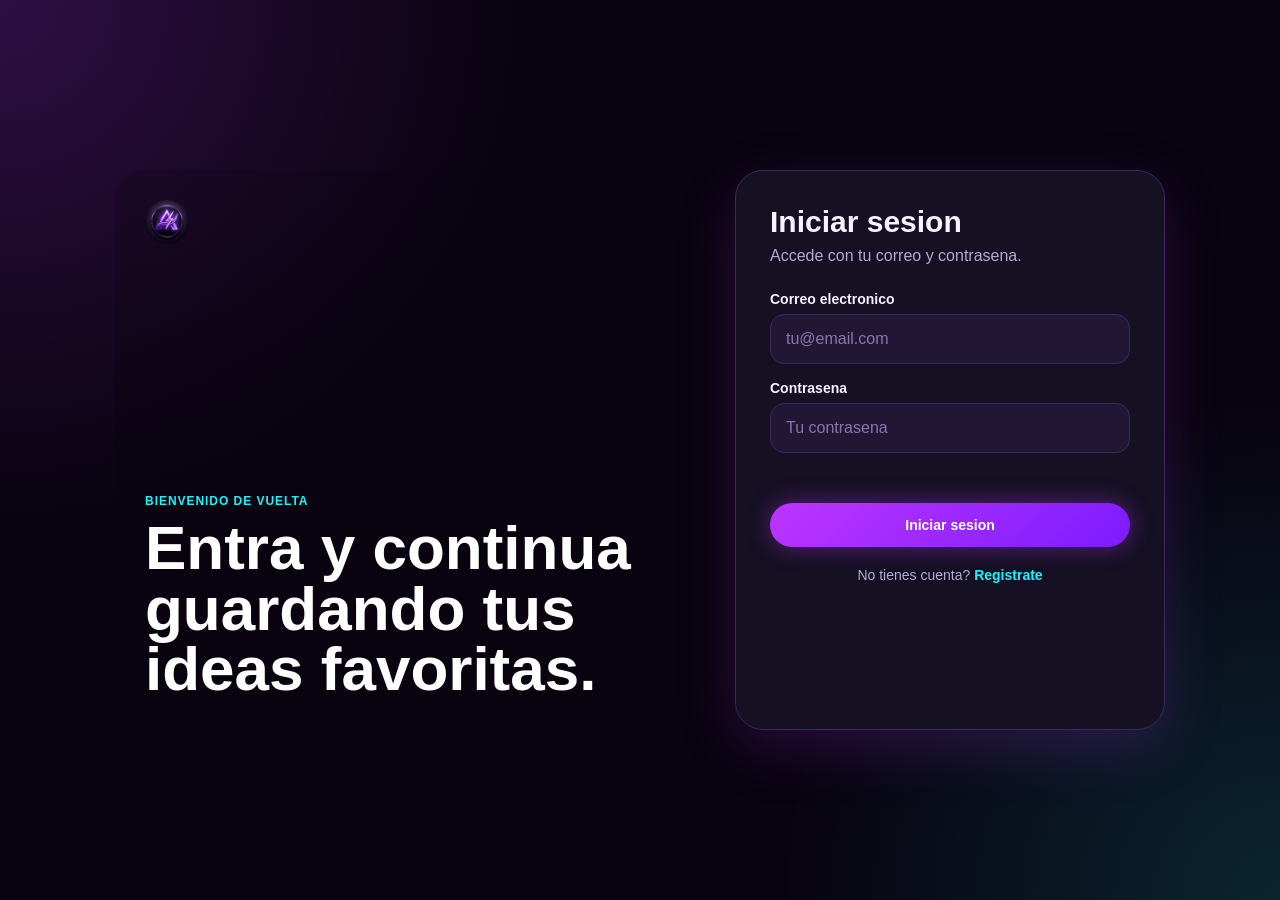
==== fronted/crear-pin.html @ f13e6632 "actualizacion completa2.0" ====
<!DOCTYPE html>
<html lang="es">
<head>
    <meta charset="UTF-8">
    <meta name="viewport" content="width=device-width, initial-scale=1.0">
    <title>Crear pin - Proyecto Pinterest</title>
    <link rel="stylesheet" href="css/styles.css">
</head>
<body>
    <header class="navbar">
        <a class="brand" href="index.html" aria-label="Ir al inicio">
            <img src="https://cdn.uc.assets.prezly.com/150844e9-af6b-47b3-a4f5-bbb950ff6521/-/crop/1081x1080/420,0/-/preview/" alt="Proyecto Pinterest">
        </a>

        <nav class="nav-links" aria-label="Navegacion principal">
            <a href="index.html">Inicio</a>
            <a href="crear-pin.html" class="active" data-user-link>Crear</a>
        </nav>

        <label class="search-bar">
            <span>Buscar</span>
            <input type="search" placeholder="Buscar ideas">
        </label>

        <div class="nav-actions">
            <a href="login.html" class="btn btn-ghost" data-auth-link>Entrar</a>
            <button class="btn btn-ghost" type="button" data-user-link data-logout>Salir</button>
            <a href="usuario.html" class="avatar-link" aria-label="Ver perfil" data-avatar>D</a>
        </div>
    </header>

    <main class="create-layout">
        <section class="create-preview">
            <img id="image-preview" src="" alt="">
            <p id="preview-placeholder">La imagen de tu pin aparecera aqui.</p>
        </section>

        <section class="create-form-card">
            <p class="eyebrow">Nuevo pin</p>
            <h1>Sube una idea</h1>
            <p class="subtitle">Puedes pegar una URL de imagen o elegir un archivo desde tu equipo.</p>

            <form id="create-pin-form" class="auth-form">
                <div class="form-group">
                    <label for="title">Titulo</label>
                    <input type="text" id="title" name="title" placeholder="Ej: Inspiracion para habitacion" required>
                </div>
                <div class="form-group">
                    <label for="description">Descripcion</label>
                    <textarea id="description" name="description" placeholder="Cuenta de que trata tu pin" required></textarea>
                </div>
                <div class="form-group">
                    <label for="image_url">URL de imagen</label>
                    <input type="url" id="image_url" name="image_url" placeholder="https://...">
                </div>
                <div class="form-group">
                    <label for="image_file">O subir archivo</label>
                    <input type="file" id="image_file" name="image_file" accept="image/*">
                </div>
                <p id="create-message" class="form-message"></p>
                <button type="submit" class="btn btn-primary btn-block">Publicar pin</button>
            </form>
        </section>
    </main>

    <script src="js/config.js"></script>
    <script src="js/session.js"></script>
    <script src="js/create-pin.js"></script>
</body>
</html>
---- fronted/css/styles.css ----
:root {
    --bg: #08030f;
    --surface: #151022;
    --surface-soft: #211735;
    --text: #f7f2ff;
    --muted: #b8a9d6;
    --line: #3b2a5f;
    --brand: #bd35ff;
    --brand-dark: #7c1cff;
    --accent: #18f5ff;
    --accent-soft: rgba(24, 245, 255, 0.16);
    --shadow: 0 18px 60px rgba(189, 53, 255, 0.18);
    --radius: 18px;
}

* {
    box-sizing: border-box;
    margin: 0;
    padding: 0;
}

body {
    min-height: 100vh;
    background:
        radial-gradient(circle at 15% 0%, rgba(189, 53, 255, 0.24), transparent 34%),
        radial-gradient(circle at 85% 12%, rgba(24, 245, 255, 0.14), transparent 30%),
        var(--bg);
    color: var(--text);
    font-family: Inter, Helvetica, Arial, sans-serif;
}

img {
    display: block;
    max-width: 100%;
}

a {
    color: inherit;
    text-decoration: none;
}

::selection {
    background: var(--brand);
    color: #ffffff;
}

button,
input {
    font: inherit;
}

input::placeholder,
textarea::placeholder {
    color: #8976ad;
}

textarea {
    font: inherit;
    resize: vertical;
}

.btn {
    align-items: center;
    border: 0;
    border-radius: 999px;
    cursor: pointer;
    display: inline-flex;
    font-size: 14px;
    font-weight: 700;
    justify-content: center;
    min-height: 44px;
    padding: 0 18px;
    transition: background-color 0.2s ease, transform 0.2s ease, box-shadow 0.2s ease;
    white-space: nowrap;
}

.btn:hover {
    transform: translateY(-1px);
}

.btn-primary {
    background: linear-gradient(135deg, var(--brand), var(--brand-dark));
    color: #ffffff;
    box-shadow: 0 0 24px rgba(189, 53, 255, 0.42);
}

.btn-primary:hover {
    background: linear-gradient(135deg, #d76bff, var(--brand-dark));
}

.btn-ghost {
    background: var(--surface-soft);
    color: var(--text);
}

.btn-ghost:hover {
    background: #2e204a;
}

.btn-block {
    width: 100%;
}

.navbar {
    align-items: center;
    background: rgba(8, 3, 15, 0.82);
    border-bottom: 1px solid rgba(189, 53, 255, 0.22);
    display: flex;
    gap: 14px;
    padding: 12px 24px;
    position: sticky;
    top: 0;
    z-index: 20;
    backdrop-filter: blur(16px);
}

.brand {
    align-items: center;
    border-radius: 50%;
    display: inline-flex;
    flex: 0 0 auto;
    height: 44px;
    justify-content: center;
    overflow: hidden;
    width: 44px;
}

.brand img {
    height: 100%;
    object-fit: cover;
    width: 100%;
}

.nav-links {
    align-items: center;
    display: flex;
    gap: 4px;
}

.nav-links a {
    border-radius: 999px;
    font-size: 15px;
    font-weight: 700;
    padding: 12px 16px;
}

.nav-links a.active {
    background: linear-gradient(135deg, var(--brand), var(--brand-dark));
    color: #ffffff;
    box-shadow: 0 0 18px rgba(189, 53, 255, 0.35);
}

.search-bar {
    flex: 1;
    min-width: 160px;
    position: relative;
}

.search-bar span {
    height: 1px;
    overflow: hidden;
    position: absolute;
    width: 1px;
}

.search-bar input {
    background: var(--surface-soft);
    border: 2px solid rgba(189, 53, 255, 0.14);
    border-radius: 999px;
    color: var(--text);
    min-height: 48px;
    outline: none;
    padding: 0 22px;
    width: 100%;
}

.search-bar input:focus {
    background: #120d1e;
    border-color: var(--accent);
    box-shadow: 0 0 0 4px var(--accent-soft), 0 0 22px rgba(24, 245, 255, 0.18);
}

.nav-actions {
    align-items: center;
    display: flex;
    flex: 0 0 auto;
    gap: 10px;
}

.avatar-link {
    align-items: center;
    background: linear-gradient(135deg, var(--accent), var(--brand));
    border-radius: 50%;
    color: #ffffff;
    display: inline-flex;
    font-weight: 800;
    height: 44px;
    justify-content: center;
    width: 44px;
}

.page-shell {
    margin: 0 auto;
    max-width: 1600px;
    padding: 0 24px 40px;
}

.home-hero {
    align-items: end;
    background:
        linear-gradient(120deg, rgba(8, 3, 15, 0.94), rgba(21, 16, 34, 0.74)),
        url("https://images.unsplash.com/photo-1513364776144-60967b0f800f?auto=format&fit=crop&w=1800&q=80");
    background-position: center;
    background-size: cover;
    border-bottom: 1px solid var(--line);
    display: flex;
    justify-content: space-between;
    gap: 24px;
    min-height: 260px;
    padding: 56px 24px 34px;
}

.home-hero > div {
    max-width: 760px;
}

.eyebrow {
    color: var(--accent);
    font-size: 12px;
    font-weight: 800;
    letter-spacing: 0.08em;
    margin-bottom: 10px;
    text-transform: uppercase;
}

.home-hero h1,
.auth-intro h1 {
    font-size: clamp(34px, 5vw, 62px);
    line-height: 0.98;
}

.section-heading {
    align-items: end;
    display: flex;
    justify-content: space-between;
    gap: 16px;
    padding: 28px 0 16px;
}

.section-heading h2 {
    font-size: 28px;
}

.section-heading p,
.subtitle,
.profile-username,
.publish-date,
.detail-description {
    color: var(--muted);
}

.grid-container {
    column-count: 5;
    column-gap: 18px;
    width: 100%;
}

.pin-card {
    background: var(--surface-soft);
    border: 1px solid rgba(189, 53, 255, 0.12);
    break-inside: avoid;
    border-radius: var(--radius);
    cursor: zoom-in;
    margin-bottom: 18px;
    overflow: hidden;
    position: relative;
    transition: border-color 0.2s ease, box-shadow 0.2s ease, transform 0.2s ease;
}

.pin-card:hover {
    border-color: rgba(24, 245, 255, 0.38);
    box-shadow: 0 0 28px rgba(24, 245, 255, 0.14);
    transform: translateY(-2px);
}

.pin-card a {
    display: block;
    position: relative;
}

.pin-card img {
    height: auto;
    min-height: 180px;
    object-fit: cover;
    width: 100%;
}

.pin-overlay {
    align-items: flex-start;
    background: linear-gradient(180deg, rgba(8, 3, 15, 0.78), rgba(8, 3, 15, 0.12) 52%, rgba(189, 53, 255, 0.5));
    color: #ffffff;
    display: flex;
    inset: 0;
    justify-content: space-between;
    opacity: 0;
    padding: 14px;
    pointer-events: none;
    position: absolute;
    transition: opacity 0.2s ease;
}

.pin-overlay span {
    font-weight: 800;
    line-height: 1.2;
    max-width: 60%;
    text-shadow: 0 2px 10px rgba(0, 0, 0, 0.35);
}

.pin-card:hover .pin-overlay,
.pin-card:focus-within .pin-overlay {
    opacity: 1;
}

.btn-save {
    background: linear-gradient(135deg, var(--brand), var(--brand-dark));
    color: #ffffff;
    min-height: 38px;
    padding: 0 14px;
    pointer-events: auto;
}

.state-message {
    background: var(--surface-soft);
    border: 1px dashed rgba(24, 245, 255, 0.4);
    border-radius: var(--radius);
    color: var(--muted);
    display: inline-block;
    padding: 18px 20px;
}

.detail-container {
    display: flex;
    justify-content: center;
    padding: 34px 24px;
}

.detail-card {
    background: var(--surface);
    border: 1px solid var(--line);
    border-radius: 28px;
    box-shadow: var(--shadow);
    display: grid;
    grid-template-columns: minmax(0, 1.05fr) minmax(360px, 0.95fr);
    max-width: 1120px;
    overflow: hidden;
    width: 100%;
}

.detail-image-section {
    align-items: center;
    background: #07020c;
    display: flex;
    min-height: 520px;
}

.detail-image-section img {
    height: 100%;
    object-fit: cover;
    width: 100%;
}

.detail-info-section {
    display: flex;
    flex-direction: column;
    padding: 34px;
}

.detail-actions {
    display: flex;
    gap: 10px;
    justify-content: flex-end;
    margin-bottom: 30px;
}

.detail-title {
    font-size: clamp(30px, 4vw, 48px);
    line-height: 1.02;
    margin-bottom: 14px;
}

.detail-description {
    font-size: 16px;
    line-height: 1.6;
    margin-bottom: 28px;
}

.detail-author {
    align-items: center;
    border-bottom: 1px solid var(--line);
    border-top: 1px solid var(--line);
    display: flex;
    gap: 12px;
    margin-bottom: 28px;
    padding: 18px 0;
}

.comments-section h2 {
    font-size: 20px;
    margin-bottom: 14px;
}

.comments-list {
    display: grid;
    gap: 10px;
    margin-bottom: 18px;
    max-height: 180px;
    overflow-y: auto;
}

.comment-item {
    background: var(--surface-soft);
    border: 1px solid rgba(189, 53, 255, 0.12);
    border-radius: 14px;
    font-size: 14px;
    line-height: 1.45;
    padding: 12px 14px;
}

.add-comment {
    display: flex;
    gap: 10px;
}

.add-comment input {
    background: var(--surface-soft);
    border: 1px solid var(--line);
    color: var(--text);
    border-radius: 999px;
    flex: 1;
    min-height: 46px;
    outline: none;
    padding: 0 16px;
}

.auth-body {
    align-items: center;
    background:
        radial-gradient(circle at top left, rgba(189, 53, 255, 0.22), transparent 34%),
        radial-gradient(circle at bottom right, rgba(24, 245, 255, 0.14), transparent 32%),
        var(--bg);
    display: flex;
    justify-content: center;
    min-height: 100vh;
    padding: 24px;
}

.auth-layout {
    align-items: stretch;
    display: grid;
    gap: 22px;
    grid-template-columns: minmax(0, 1fr) minmax(340px, 430px);
    max-width: 1050px;
    width: 100%;
}

.auth-intro {
    background:
        linear-gradient(180deg, rgba(8, 3, 15, 0.18), rgba(8, 3, 15, 0.74)),
        url("https://images.unsplash.com/photo-1500530855697-b586d89ba3ee?auto=format&fit=crop&w=1200&q=80");
    background-position: center;
    background-size: cover;
    border-radius: 28px;
    color: #ffffff;
    display: flex;
    flex-direction: column;
    justify-content: flex-end;
    min-height: 560px;
    padding: 30px;
}

.auth-intro .eyebrow {
    color: var(--accent);
}

.auth-brand {
    margin-bottom: auto;
}

.auth-card {
    background: var(--surface);
    border: 1px solid var(--line);
    border-radius: 28px;
    box-shadow: var(--shadow);
    padding: 34px;
}

.auth-card h2 {
    font-size: 30px;
    margin-bottom: 8px;
}

.auth-card .subtitle {
    margin-bottom: 26px;
}

.auth-form {
    display: grid;
    gap: 16px;
    text-align: left;
}

.form-group {
    display: grid;
    gap: 7px;
}

.form-group label {
    font-size: 14px;
    font-weight: 700;
}

.form-group input {
    background: var(--surface-soft);
    border: 1px solid var(--line);
    color: var(--text);
    border-radius: 14px;
    min-height: 50px;
    outline: none;
    padding: 0 15px;
}

.form-group input:focus {
    border-color: var(--accent);
    box-shadow: 0 0 0 4px var(--accent-soft);
}

.auth-footer {
    color: var(--muted);
    font-size: 14px;
    margin-top: 20px;
    text-align: center;
}

.auth-footer a {
    color: var(--accent);
    font-weight: 800;
}

.profile-header {
    align-items: center;
    display: flex;
    flex-direction: column;
    padding: 44px 20px 22px;
    text-align: center;
}

.profile-avatar {
    align-items: center;
    background: linear-gradient(135deg, var(--brand), var(--accent));
    border-radius: 50%;
    color: #ffffff;
    display: flex;
    font-size: 52px;
    font-weight: 900;
    height: 128px;
    justify-content: center;
    margin-bottom: 16px;
    width: 128px;
}

.profile-name {
    font-size: clamp(34px, 5vw, 56px);
    line-height: 1;
}

.profile-username {
    margin-top: 8px;
}

.profile-stats {
    display: flex;
    flex-wrap: wrap;
    gap: 10px;
    justify-content: center;
    margin: 18px 0 8px;
}

.profile-stats span {
    background: var(--surface-soft);
    border-radius: 999px;
    padding: 10px 14px;
}

.profile-buttons {
    display: flex;
    gap: 10px;
    margin-top: 14px;
}

.profile-tabs {
    border-bottom: 1px solid var(--line);
    display: flex;
    gap: 24px;
    justify-content: center;
    margin-bottom: 22px;
}

.profile-tabs .tab {
    background: transparent;
    border-bottom: 3px solid transparent;
    border-left: 0;
    border-right: 0;
    border-top: 0;
    cursor: pointer;
    color: var(--text);
    font-weight: 800;
    padding: 14px 4px;
}

.profile-tabs .tab.active {
    border-bottom-color: var(--accent);
    color: var(--accent);
}

.profile-grid {
    max-width: 820px;
    margin: 0 auto;
}

.form-message {
    color: var(--brand);
    font-size: 14px;
    font-weight: 700;
    min-height: 18px;
}

.form-message.success {
    color: var(--accent);
}

.create-layout {
    display: grid;
    gap: 24px;
    grid-template-columns: minmax(320px, 0.9fr) minmax(360px, 1fr);
    margin: 0 auto;
    max-width: 1120px;
    padding: 34px 24px;
}

.create-preview,
.create-form-card {
    background: var(--surface);
    border: 1px solid var(--line);
    border-radius: 28px;
    box-shadow: var(--shadow);
    overflow: hidden;
}

input[type="file"]::file-selector-button {
    background: linear-gradient(135deg, var(--brand), var(--brand-dark));
    border: 0;
    border-radius: 999px;
    color: #ffffff;
    cursor: pointer;
    font-weight: 800;
    margin-right: 12px;
    padding: 10px 14px;
}

.create-preview {
    align-items: center;
    background: var(--surface-soft);
    display: flex;
    justify-content: center;
    min-height: 560px;
    padding: 24px;
    position: relative;
}

.create-preview img:not([src]),
.create-preview img[src=""] {
    display: none;
}

.create-preview img {
    border-radius: 20px;
    max-height: 100%;
    object-fit: contain;
    width: 100%;
}

.create-preview p {
    color: var(--muted);
    font-weight: 700;
    text-align: center;
}

.create-form-card {
    padding: 34px;
}

.create-form-card h1 {
    font-size: clamp(32px, 5vw, 52px);
    line-height: 1;
    margin-bottom: 10px;
}

.form-group textarea {
    background: var(--surface-soft);
    border: 1px solid var(--line);
    color: var(--text);
    border-radius: 14px;
    min-height: 130px;
    outline: none;
    padding: 14px 15px;
}

.form-group textarea:focus {
    border-color: var(--accent);
    box-shadow: 0 0 0 4px var(--accent-soft);
}

@media (max-width: 1200px) {
    .grid-container {
        column-count: 4;
    }
}

@media (max-width: 900px) {
    .grid-container {
        column-count: 3;
    }

    .detail-card,
    .auth-layout,
    .create-layout {
        grid-template-columns: 1fr;
    }

    .auth-intro {
        min-height: 320px;
    }
}

@media (max-width: 700px) {
    .navbar {
        align-items: stretch;
        flex-wrap: wrap;
        padding: 10px 14px;
    }

    .nav-links {
        order: 3;
        width: 100%;
    }

    .nav-links a {
        flex: 1;
        text-align: center;
    }

    .search-bar {
        order: 4;
        width: 100%;
    }

    .home-hero {
        align-items: flex-start;
        flex-direction: column;
        min-height: 330px;
        padding: 34px 18px 24px;
    }

    .page-shell {
        padding: 0 14px 30px;
    }

    .section-heading {
        align-items: flex-start;
        flex-direction: column;
    }

    .grid-container {
        column-count: 2;
        column-gap: 12px;
    }

    .pin-card {
        border-radius: 14px;
        margin-bottom: 12px;
    }

    .detail-container {
        padding: 18px 14px;
    }

    .detail-card {
        border-radius: 20px;
    }

    .detail-image-section {
        min-height: 320px;
    }

    .detail-info-section,
    .auth-card {
        padding: 24px;
    }

    .detail-actions,
    .add-comment,
    .profile-buttons {
        flex-direction: column;
    }

    .auth-body {
        padding: 14px;
    }

    .auth-intro {
        border-radius: 22px;
        min-height: 280px;
        padding: 24px;
    }

    .btn {
        width: 100%;
    }

    .nav-actions .btn {
        display: none;
    }

    .avatar-link,
    .brand {
        height: 42px;
        width: 42px;
    }
}

@media (max-width: 430px) {
    .grid-container {
        column-count: 1;
    }
}
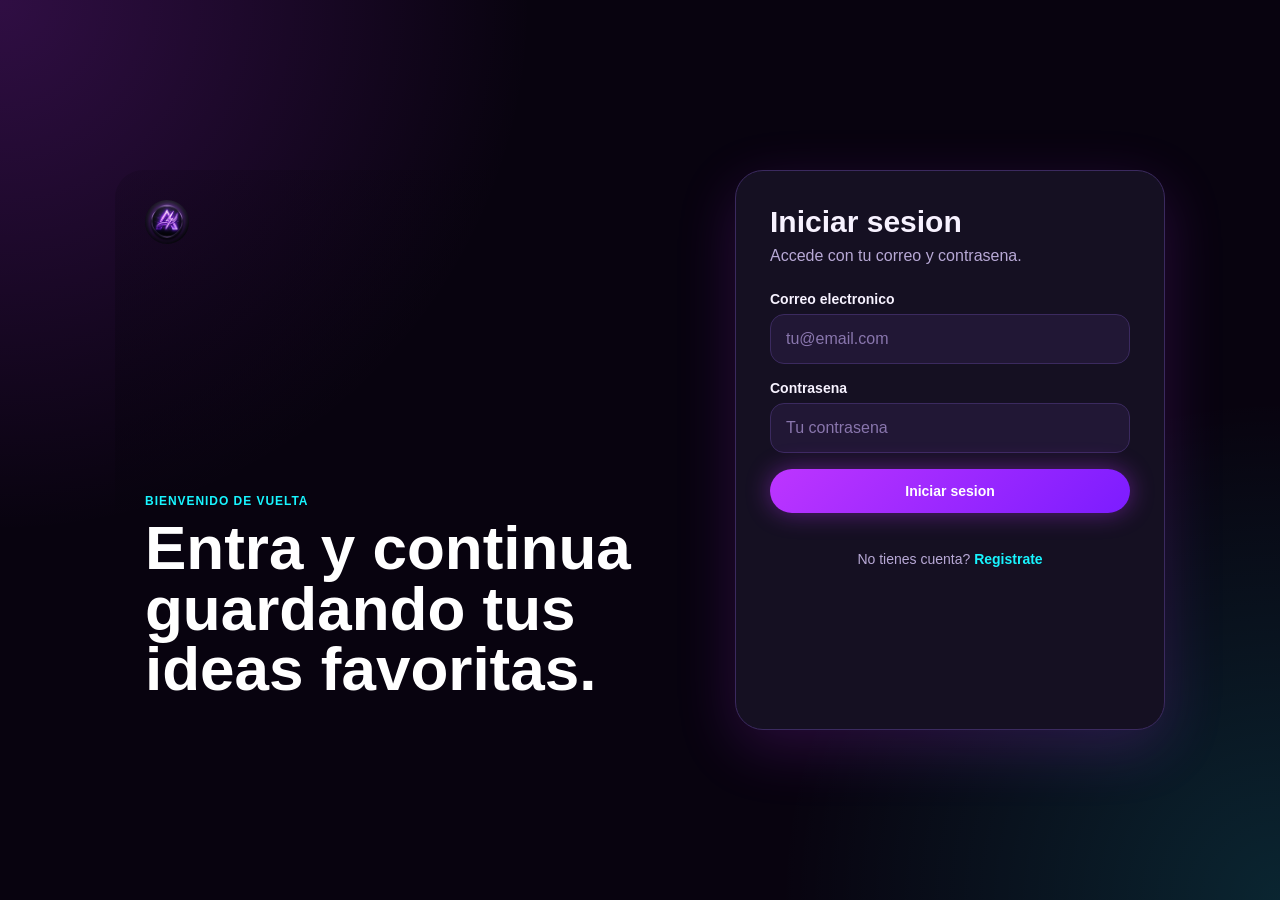
==== commit a175cd60: "Proyecto final con fronted" ====
--- a/fronted/crear-pin.html
+++ b/fronted/crear-pin.html
@@ -9,7 +9,7 @@
 <body>
     <header class="navbar">
         <a class="brand" href="index.html" aria-label="Ir al inicio">
-            <img src="https://cdn.uc.assets.prezly.com/150844e9-af6b-47b3-a4f5-bbb950ff6521/-/crop/1081x1080/420,0/-/preview/" alt="Proyecto Pinterest">
+            <img src="/imgs/Gemini_Generated_Image_wxx8n0wxx8n0wxx8.png" alt="Proyecto Pinterest">
         </a>
 
         <nav class="nav-links" aria-label="Navegacion principal">
--- a/fronted/css/styles.css
+++ b/fronted/css/styles.css
@@ -19,6 +19,10 @@
     padding: 0;
 }
 
+[hidden] {
+    display: none !important;
+}
+
 body {
     min-height: 100vh;
     background:
@@ -338,6 +342,22 @@
     padding: 18px 20px;
 }
 
+.state-message.loading::before {
+    animation: pulse 1s ease-in-out infinite;
+    content: "";
+    background: var(--accent);
+    border-radius: 50%;
+    display: inline-block;
+    height: 8px;
+    margin-right: 10px;
+    width: 8px;
+}
+
+.state-message.error {
+    border-color: rgba(255, 84, 140, 0.55);
+    color: #ff9fbd;
+}
+
 .detail-container {
     display: flex;
     justify-content: center;
@@ -638,6 +658,77 @@
     color: var(--accent);
 }
 
+.modal {
+    background: transparent;
+    border: 0;
+    margin: auto;
+    max-width: min(560px, calc(100vw - 28px));
+    padding: 0;
+    width: 100%;
+}
+
+.modal::backdrop {
+    background: rgba(3, 0, 8, 0.72);
+    backdrop-filter: blur(10px);
+}
+
+.modal-card {
+    background:
+        radial-gradient(circle at top right, rgba(189, 53, 255, 0.18), transparent 34%),
+        var(--surface);
+    border: 1px solid rgba(24, 245, 255, 0.22);
+    border-radius: 24px;
+    box-shadow: var(--shadow);
+    color: var(--text);
+    display: grid;
+    gap: 16px;
+    padding: 26px;
+}
+
+.modal-header {
+    align-items: start;
+    display: flex;
+    gap: 16px;
+    justify-content: space-between;
+}
+
+.modal-header h2 {
+    font-size: 28px;
+}
+
+.modal-close {
+    align-items: center;
+    background: var(--surface-soft);
+    border: 1px solid var(--line);
+    border-radius: 50%;
+    color: var(--text);
+    cursor: pointer;
+    display: inline-flex;
+    font-size: 24px;
+    height: 42px;
+    justify-content: center;
+    width: 42px;
+}
+
+.modal-actions {
+    display: flex;
+    gap: 10px;
+    justify-content: flex-end;
+}
+
+@keyframes pulse {
+    0%,
+    100% {
+        opacity: 0.35;
+        transform: scale(0.8);
+    }
+
+    50% {
+        opacity: 1;
+        transform: scale(1);
+    }
+}
+
 .create-layout {
     display: grid;
     gap: 24px;
